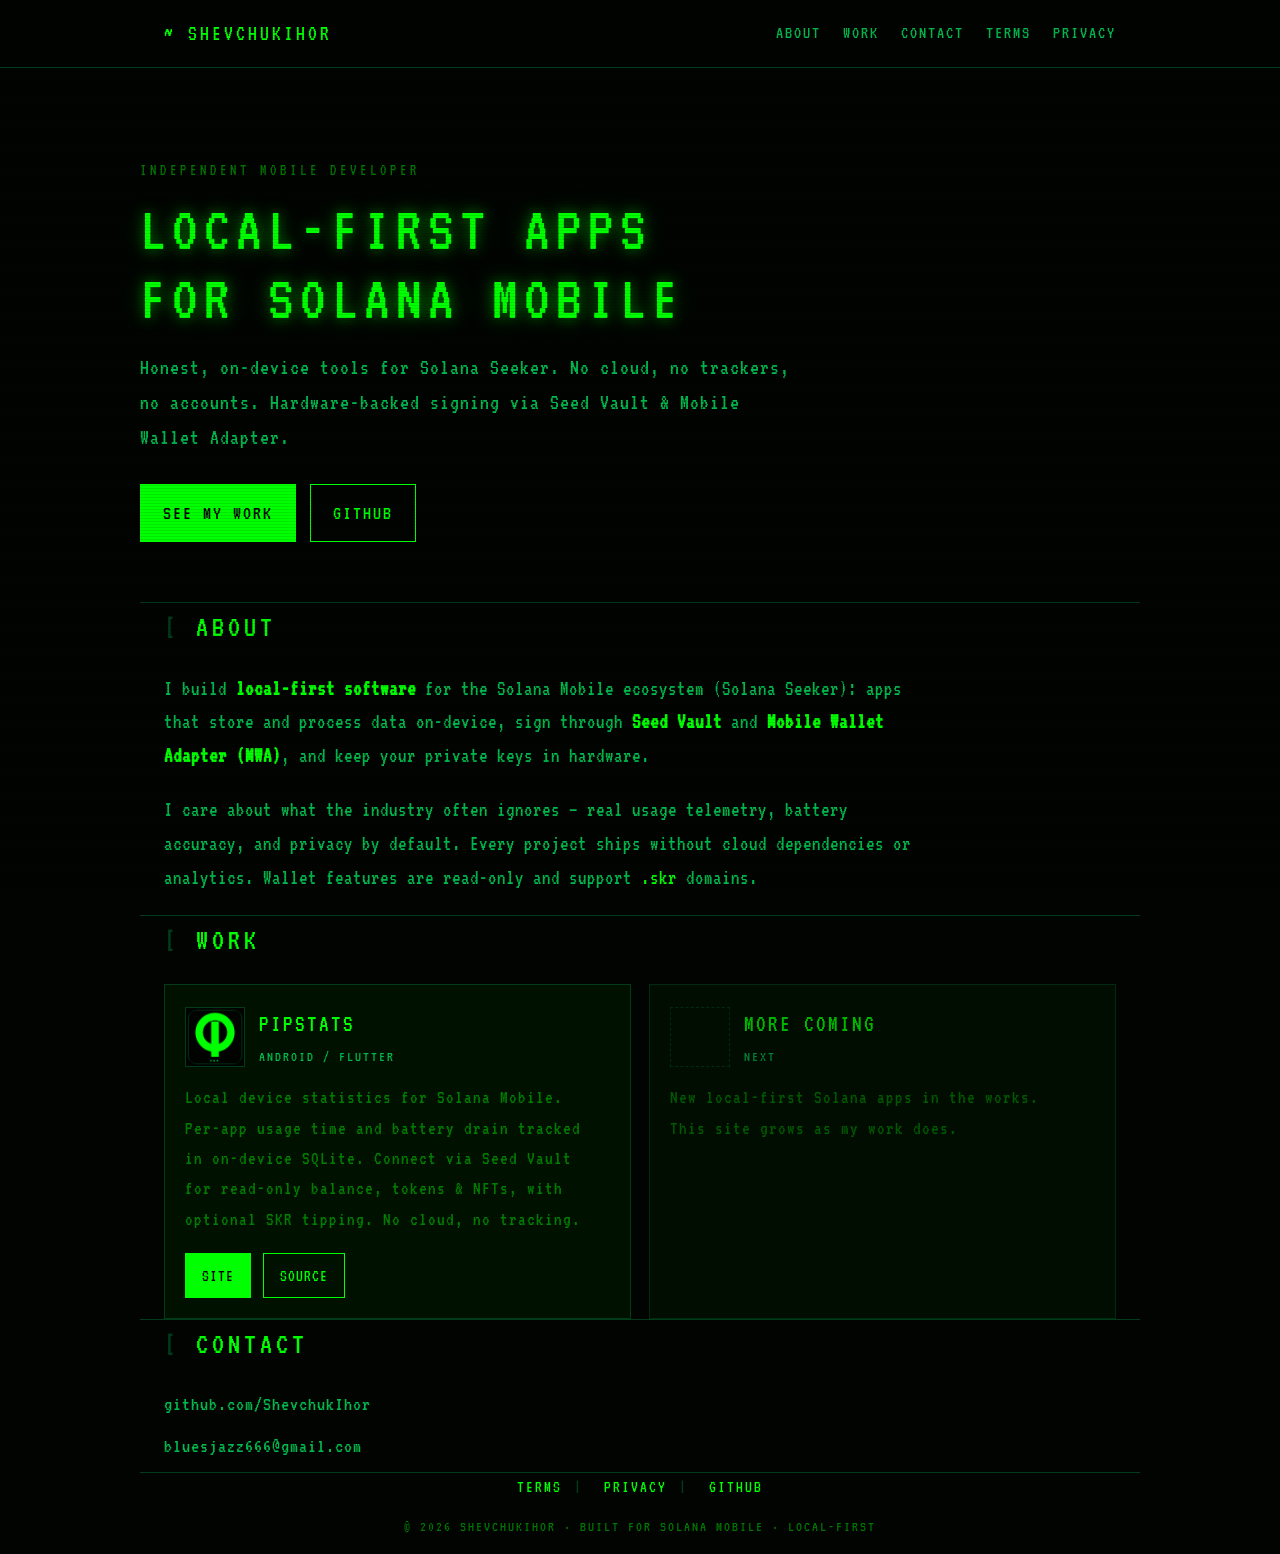
==== index.html @ 1553afe2 "publisher site (Pip-Boy theme)" ====
<!DOCTYPE html>
<html lang="en">
<head>
  <meta charset="UTF-8">
  <meta name="viewport" content="width=device-width, initial-scale=1.0">
  <title>ShevchukIhor — Independent Mobile Developer · Solana Mobile</title>
  <meta name="description" content="Independent developer building local-first, no-cloud Android apps for Solana Seeker — PipStats and more.">
  <meta name="theme-color" content="#00FF00">
  <link rel="icon" type="image/png" href="assets/favicon.png">
  <link rel="apple-touch-icon" href="assets/logo-icon.png">
  <link rel="preconnect" href="https://fonts.googleapis.com">
  <link href="https://fonts.googleapis.com/css2?family=VT323&display=swap" rel="stylesheet">
  <link rel="stylesheet" href="styles.css">
</head>
<body>
  <header>
    <div class="wrap nav">
      <a class="brand" href="index.html">~ SHEVCHUKIHOR</a>
      <nav>
        <a href="#about">ABOUT</a>
        <a href="#work">WORK</a>
        <a href="#contact">CONTACT</a>
        <a href="terms.html">TERMS</a>
        <a href="privacy.html">PRIVACY</a>
      </nav>
    </div>
  </header>

  <section class="wrap hero">
    <p class="kicker">INDEPENDENT MOBILE DEVELOPER</p>
    <h1>LOCAL-FIRST APPS<br>FOR SOLANA MOBILE</h1>
    <p class="lede">Honest, on-device tools for Solana Seeker. No cloud, no trackers, no accounts. Hardware-backed signing via Seed Vault &amp; Mobile Wallet Adapter.</p>
    <div class="cta">
      <a class="btn primary" href="#work">SEE MY WORK</a>
      <a class="btn" href="https://github.com/ShevchukIhor/PipStats">GITHUB</a>
    </div>
  </section>

  <section id="about" class="wrap">
    <h2>ABOUT</h2>
    <p>
      I build <strong>local-first software</strong> for the Solana Mobile ecosystem (Solana
      Seeker): apps that store and process data on-device, sign through <strong>Seed Vault</strong>
      and <strong>Mobile Wallet Adapter (MWA)</strong>, and keep your private keys in hardware.
    </p>
    <p>
      I care about what the industry often ignores — real usage telemetry, battery accuracy,
      and privacy by default. Every project ships without cloud dependencies or analytics.
      Wallet features are read-only and support <em>.skr</em> domains.
    </p>
  </section>

  <section id="work" class="wrap">
    <h2>WORK</h2>
    <div class="cards">
      <article class="card">
        <div class="card-head">
          <img class="card-icon" src="assets/logo-icon.png" alt="PipStats icon">
          <div>
            <h3>PIPSTATS</h3>
            <span class="tag">ANDROID / FLUTTER</span>
          </div>
        </div>
        <p>Local device statistics for Solana Mobile. Per-app usage time and battery drain tracked in on-device SQLite. Connect via Seed Vault for read-only balance, tokens &amp; NFTs, with optional SKR tipping. No cloud, no tracking.</p>
        <div class="card-links">
          <a class="btn primary sm" href="https://pipstats.pages.dev/">SITE</a>
          <a class="btn sm" href="https://github.com/ShevchukIhor/PipStats">SOURCE</a>
        </div>
      </article>

      <article class="card placeholder">
        <div class="card-head">
          <div class="ghost"></div>
          <div><h3>MORE COMING</h3><span class="tag">NEXT</span></div>
        </div>
        <p>New local-first Solana apps in the works. This site grows as my work does.</p>
      </article>
    </div>
  </section>

  <section id="contact" class="wrap">
    <h2>CONTACT</h2>
    <ul class="contact">
      <li><a href="https://github.com/ShevchukIhor">github.com/ShevchukIhor</a></li>
      <li><a href="mailto:bluesjazz666@gmail.com">bluesjazz666@gmail.com</a></li>
    </ul>
  </section>

  <footer class="wrap">
    <div class="links">
      <a href="terms.html">TERMS</a><span>|</span>
      <a href="privacy.html">PRIVACY</a><span>|</span>
      <a href="https://github.com/ShevchukIhor">GITHUB</a>
    </div>
    <p class="copy">© 2026 SHEVCHUKIHOR · BUILT FOR SOLANA MOBILE · LOCAL-FIRST</p>
  </footer>
</body>
</html>
---- styles.css ----
/* ShevchukIhor — publisher site · Pip-Boy / CRT terminal theme */
:root {
  --primary: #00ff00;
  --dim: #00b84c;
  --dark: #003b1a;
  --bg: #020402;
  --panel: #001100;
  --faint: rgba(0,255,0,.45);
}
* { box-sizing: border-box; }
html { scroll-behavior: smooth; }
body {
  margin: 0;
  background: var(--bg);
  color: var(--primary);
  font-family: "VT323", "Courier New", ui-monospace, Menlo, monospace;
  letter-spacing: 1px;
  line-height: 1.6;
}
/* CRT scanline overlay */
body::after {
  content: "";
  position: fixed; inset: 0; pointer-events: none; z-index: 999;
  background: repeating-linear-gradient(to bottom, transparent 0, transparent 2px, rgba(0,0,0,.18) 2px, rgba(0,0,0,.18) 3px);
  opacity: .5;
}
a { color: inherit; text-decoration: none; }
a:hover { text-shadow: 0 0 8px var(--primary); }
.wrap { max-width: 1000px; margin: 0 auto; padding: 0 24px; }
::selection { background: var(--primary); color: var(--bg); }

/* Header */
header { border-bottom: 1px solid var(--dark); position: sticky; top: 0; background: rgba(2,4,2,.94); backdrop-filter: blur(4px); z-index: 50; }
.nav { display: flex; align-items: center; justify-content: space-between; padding: 16px 24px; flex-wrap: wrap; gap: 10px; }
.brand { font-size: 22px; letter-spacing: 3px; }
nav { display: flex; gap: 22px; flex-wrap: wrap; }
nav a { color: var(--dim); font-size: 18px; letter-spacing: 2px; }
nav a:hover { color: var(--primary); }

/* Hero */
.hero { padding: 90px 0 60px; border-bottom: 1px solid var(--dark); }
.kicker { color: var(--faint); letter-spacing: 4px; font-size: 16px; margin: 0 0 12px; }
.hero h1 { margin: 0 0 16px; font-size: clamp(40px, 7vw, 64px); font-weight: normal; letter-spacing: 6px; line-height: 1.08; text-shadow: 0 0 14px rgba(0,255,0,.5), 0 0 34px rgba(0,255,0,.22); }
.lede { max-width: 660px; color: var(--dim); font-size: 22px; margin: 0 0 28px; }
.cta { display: flex; gap: 14px; flex-wrap: wrap; }

/* Buttons */
.btn { display: inline-block; padding: 12px 22px; border: 1px solid var(--primary); color: var(--primary); font-size: 20px; letter-spacing: 2px; background: transparent; }
.btn:hover { border-color: var(--dim); }
.btn.primary { background: var(--primary); color: var(--bg); }
.btn.primary:hover { background: var(--dim); }
.btn.sm { padding: 8px 16px; font-size: 17px; letter-spacing: 1px; }

/* Sections */
section { padding: 56px 0; border-bottom: 1px solid var(--dark); }
h2 { font-size: 30px; letter-spacing: 4px; font-weight: normal; margin: 0 0 20px; }
h2::before { content: "[ "; color: var(--dark); }

/* Cards */
.cards { display: grid; grid-template-columns: repeat(auto-fit, minmax(300px, 1fr)); gap: 18px; }
.card { border: 1px solid var(--dark); background: var(--panel); padding: 20px; }
.card-head { display: flex; align-items: center; gap: 14px; margin-bottom: 14px; }
.card-icon { width: 60px; height: 60px; border: 1px solid var(--dark); background: var(--bg); }
.card h3 { margin: 0; font-size: 24px; letter-spacing: 2px; font-weight: normal; }
.tag { color: var(--dim); font-size: 15px; letter-spacing: 2px; }
.card p { color: var(--faint); margin: 0 18px 18px 0; font-size: 19px; }
.card-links { display: flex; gap: 12px; flex-wrap: wrap; }
.placeholder .ghost { width: 60px; height: 60px; border: 1px dashed var(--dark); }
.card.placeholder { opacity: .7; }

#about p { color: var(--dim); font-size: 21px; max-width: 760px; }
#about strong, #about em { color: var(--primary); font-style: normal; }

/* Contact */
.contact { list-style: none; padding: 0; margin: 0; }
.contact li { margin-bottom: 10px; }
.contact a { color: var(--dim); font-size: 20px; letter-spacing: 1px; }

/* Footer */
footer { padding: 30px 0 44px; text-align: center; }
footer .links { margin-bottom: 10px; font-size: 17px; letter-spacing: 2px; }
footer .links span { margin: 0 12px; color: var(--dark); }
.copy { color: var(--faint); font-size: 15px; letter-spacing: 2px; }

/* Legal */
.legal h1 { font-size: 32px; letter-spacing: 4px; margin: 0 0 4px; }
.legal .updated { color: var(--faint); font-size: 15px; letter-spacing: 2px; margin-bottom: 26px; }
.legal h2 { font-size: 24px; }
.legal p, .legal li { color: var(--dim); font-size: 19px; }
.legal ul { padding-left: 20px; }

@media (max-width: 600px) {
  .nav { flex-direction: column; align-items: flex-start; }
  .hero h1 { letter-spacing: 4px; }
}
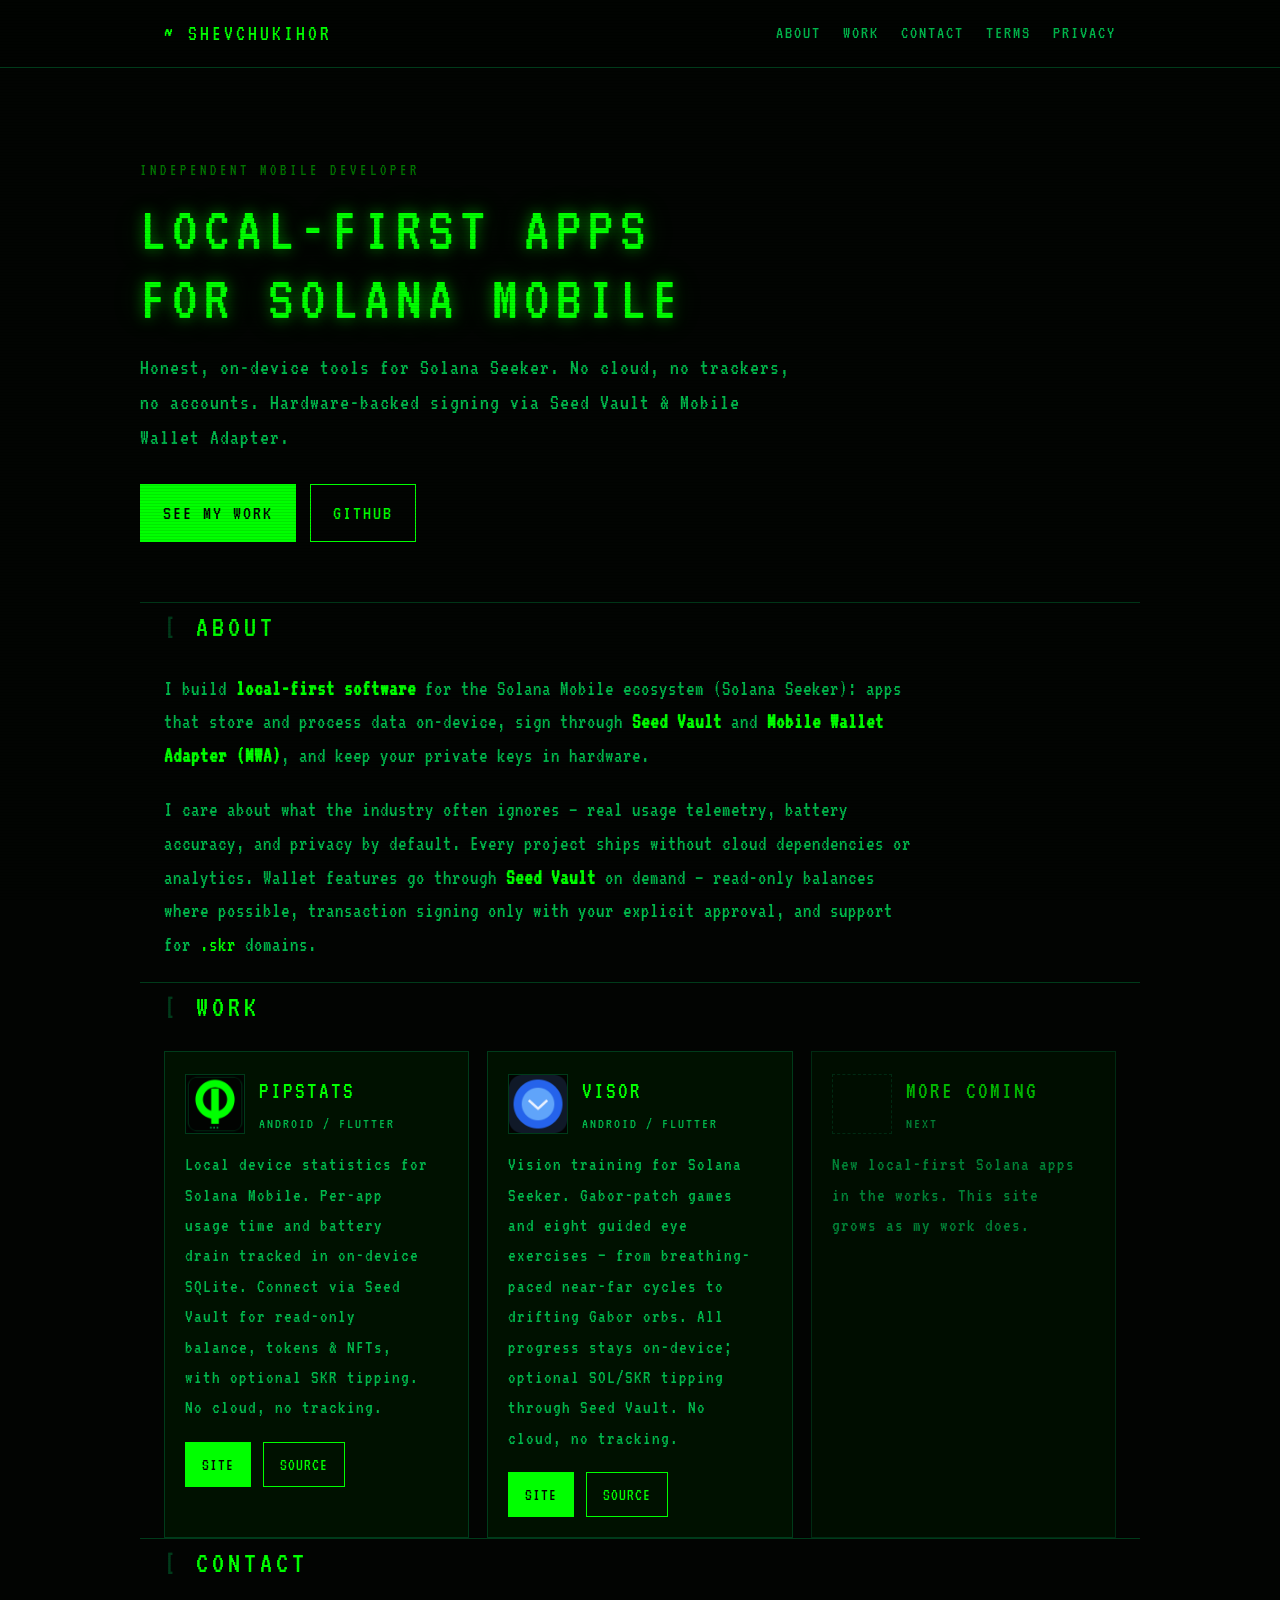
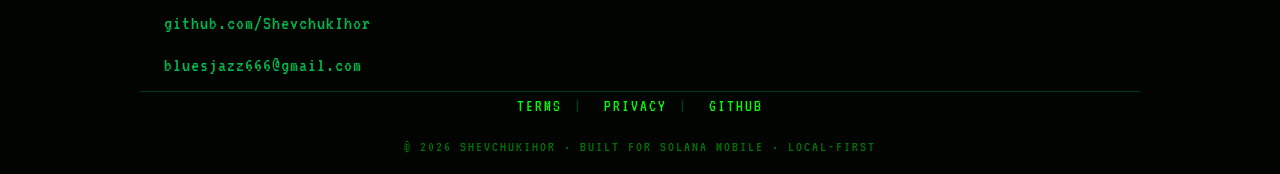
==== commit a47ef75a: "Add Visor project card + SEO/accuracy pass - WORK: Visor card (icon from the Visor repo) — Gabor gam" ====
--- a/index.html
+++ b/index.html
@@ -4,8 +4,13 @@
   <meta charset="UTF-8">
   <meta name="viewport" content="width=device-width, initial-scale=1.0">
   <title>ShevchukIhor — Independent Mobile Developer · Solana Mobile</title>
-  <meta name="description" content="Independent developer building local-first, no-cloud Android apps for Solana Seeker — PipStats and more.">
+  <meta name="description" content="Independent developer building local-first, no-cloud Android apps for Solana Seeker — PipStats, Visor and more.">
   <meta name="theme-color" content="#00FF00">
+  <meta property="og:title" content="ShevchukIhor — Independent Mobile Developer · Solana Mobile">
+  <meta property="og:description" content="Local-first, no-cloud Android apps for Solana Seeker: PipStats (on-device usage & battery stats) and Visor (vision training). Hardware-backed signing via Seed Vault.">
+  <meta property="og:type" content="website">
+  <meta property="og:url" content="https://shevchukihor.github.io/">
+  <meta property="og:image" content="https://shevchukihor.github.io/assets/logo-icon.png">
   <link rel="icon" type="image/png" href="assets/favicon.png">
   <link rel="apple-touch-icon" href="assets/logo-icon.png">
   <link rel="preconnect" href="https://fonts.googleapis.com">
@@ -32,7 +37,7 @@
     <p class="lede">Honest, on-device tools for Solana Seeker. No cloud, no trackers, no accounts. Hardware-backed signing via Seed Vault &amp; Mobile Wallet Adapter.</p>
     <div class="cta">
       <a class="btn primary" href="#work">SEE MY WORK</a>
-      <a class="btn" href="https://github.com/ShevchukIhor/PipStats">GITHUB</a>
+      <a class="btn" href="https://github.com/ShevchukIhor">GITHUB</a>
     </div>
   </section>
 
@@ -46,7 +51,9 @@
     <p>
       I care about what the industry often ignores — real usage telemetry, battery accuracy,
       and privacy by default. Every project ships without cloud dependencies or analytics.
-      Wallet features are read-only and support <em>.skr</em> domains.
+      Wallet features go through <strong>Seed Vault</strong> on demand — read-only balances
+      where possible, transaction signing only with your explicit approval, and support for
+      <em>.skr</em> domains.
     </p>
   </section>
 
@@ -65,6 +72,21 @@
         <div class="card-links">
           <a class="btn primary sm" href="https://pipstats.pages.dev/">SITE</a>
           <a class="btn sm" href="https://github.com/ShevchukIhor/PipStats">SOURCE</a>
+        </div>
+      </article>
+
+      <article class="card">
+        <div class="card-head">
+          <img class="card-icon" src="assets/visor-icon.png" alt="Visor icon">
+          <div>
+            <h3>VISOR</h3>
+            <span class="tag">ANDROID / FLUTTER</span>
+          </div>
+        </div>
+        <p>Vision training for Solana Seeker. Gabor-patch games and eight guided eye exercises — from breathing-paced near-far cycles to drifting Gabor orbs. All progress stays on-device; optional SOL/SKR tipping through Seed Vault. No cloud, no tracking.</p>
+        <div class="card-links">
+          <a class="btn primary sm" href="https://visor-mobile.pages.dev/">SITE</a>
+          <a class="btn sm" href="https://github.com/ShevchukIhor/Visor">SOURCE</a>
         </div>
       </article>
 
--- a/styles.css
+++ b/styles.css
@@ -63,7 +63,7 @@
 .card-icon { width: 60px; height: 60px; border: 1px solid var(--dark); background: var(--bg); }
 .card h3 { margin: 0; font-size: 24px; letter-spacing: 2px; font-weight: normal; }
 .tag { color: var(--dim); font-size: 15px; letter-spacing: 2px; }
-.card p { color: var(--faint); margin: 0 18px 18px 0; font-size: 19px; }
+.card p { color: var(--dim); margin: 0 18px 18px 0; font-size: 19px; }
 .card-links { display: flex; gap: 12px; flex-wrap: wrap; }
 .placeholder .ghost { width: 60px; height: 60px; border: 1px dashed var(--dark); }
 .card.placeholder { opacity: .7; }
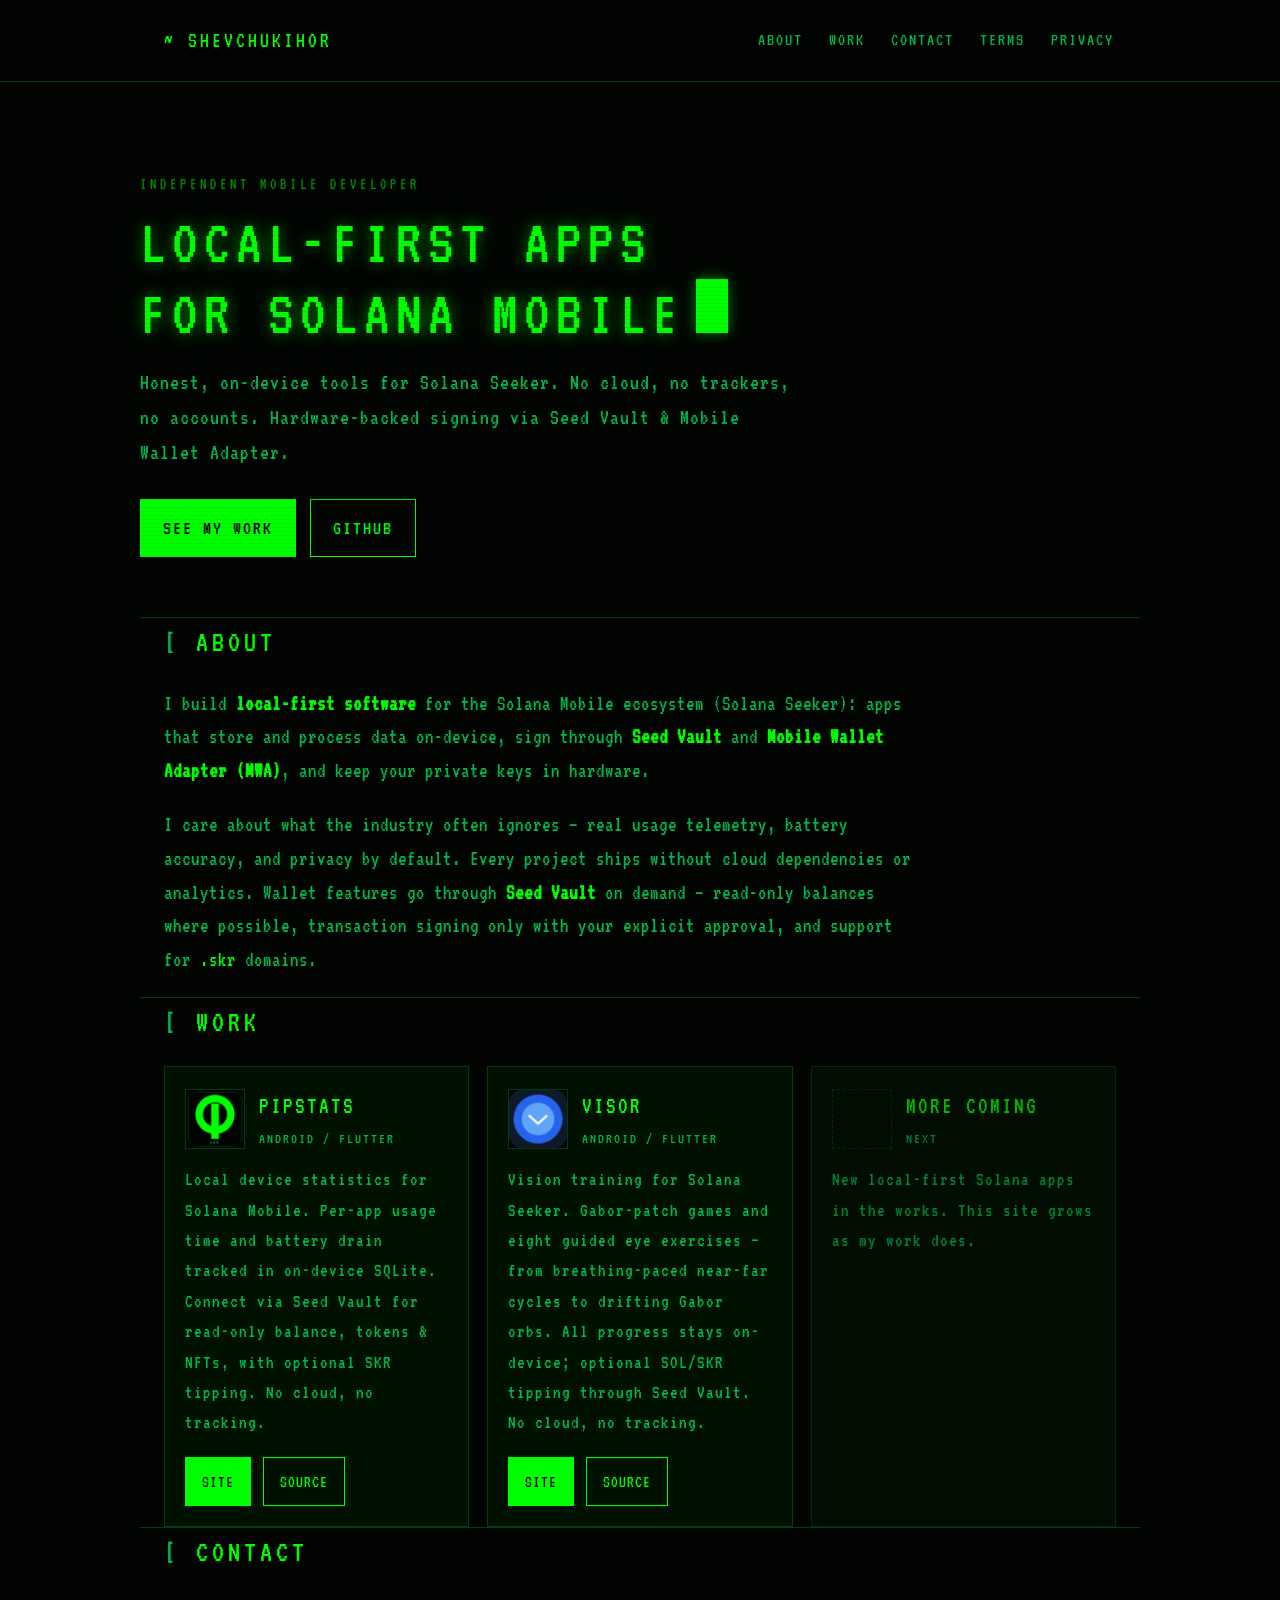
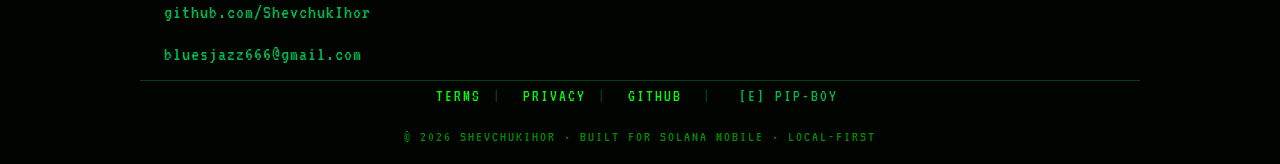
==== commit 669366fb: "Add Pip-Boy CRT animations + E-key panel easter egg - CSS: CRT power-on, hero stagger, scroll reveal" ====
--- a/index.html
+++ b/index.html
@@ -5,7 +5,7 @@
   <meta name="viewport" content="width=device-width, initial-scale=1.0">
   <title>ShevchukIhor — Independent Mobile Developer · Solana Mobile</title>
   <meta name="description" content="Independent developer building local-first, no-cloud Android apps for Solana Seeker — PipStats, Visor and more.">
-  <meta name="theme-color" content="#00FF00">
+  <meta name="theme-color" content="#020402">
   <meta property="og:title" content="ShevchukIhor — Independent Mobile Developer · Solana Mobile">
   <meta property="og:description" content="Local-first, no-cloud Android apps for Solana Seeker: PipStats (on-device usage & battery stats) and Visor (vision training). Hardware-backed signing via Seed Vault.">
   <meta property="og:type" content="website">
@@ -14,10 +14,13 @@
   <link rel="icon" type="image/png" href="assets/favicon.png">
   <link rel="apple-touch-icon" href="assets/logo-icon.png">
   <link rel="preconnect" href="https://fonts.googleapis.com">
+  <link rel="preconnect" href="https://fonts.gstatic.com" crossorigin>
   <link href="https://fonts.googleapis.com/css2?family=VT323&display=swap" rel="stylesheet">
   <link rel="stylesheet" href="styles.css">
 </head>
 <body>
+  <a class="skip" href="#main">SKIP TO CONTENT</a>
+  <div class="sweep" aria-hidden="true"></div>
   <header>
     <div class="wrap nav">
       <a class="brand" href="index.html">~ SHEVCHUKIHOR</a>
@@ -31,9 +34,9 @@
     </div>
   </header>
 
-  <section class="wrap hero">
+  <section id="main" class="wrap hero">
     <p class="kicker">INDEPENDENT MOBILE DEVELOPER</p>
-    <h1>LOCAL-FIRST APPS<br>FOR SOLANA MOBILE</h1>
+    <h1><span class="type">LOCAL-FIRST APPS</span><br><span class="type">FOR SOLANA MOBILE</span></h1>
     <p class="lede">Honest, on-device tools for Solana Seeker. No cloud, no trackers, no accounts. Hardware-backed signing via Seed Vault &amp; Mobile Wallet Adapter.</p>
     <div class="cta">
       <a class="btn primary" href="#work">SEE MY WORK</a>
@@ -41,7 +44,7 @@
     </div>
   </section>
 
-  <section id="about" class="wrap">
+  <section id="about" class="wrap reveal">
     <h2>ABOUT</h2>
     <p>
       I build <strong>local-first software</strong> for the Solana Mobile ecosystem (Solana
@@ -60,9 +63,9 @@
   <section id="work" class="wrap">
     <h2>WORK</h2>
     <div class="cards">
-      <article class="card">
+      <article class="card reveal">
         <div class="card-head">
-          <img class="card-icon" src="assets/logo-icon.png" alt="PipStats icon">
+          <img class="card-icon" src="assets/logo-icon.png" alt="PipStats icon" width="60" height="60">
           <div>
             <h3>PIPSTATS</h3>
             <span class="tag">ANDROID / FLUTTER</span>
@@ -75,9 +78,9 @@
         </div>
       </article>
 
-      <article class="card">
+      <article class="card reveal">
         <div class="card-head">
-          <img class="card-icon" src="assets/visor-icon.png" alt="Visor icon">
+          <img class="card-icon" src="assets/visor-icon.png" alt="Visor icon" width="60" height="60">
           <div>
             <h3>VISOR</h3>
             <span class="tag">ANDROID / FLUTTER</span>
@@ -90,7 +93,7 @@
         </div>
       </article>
 
-      <article class="card placeholder">
+      <article class="card placeholder reveal">
         <div class="card-head">
           <div class="ghost"></div>
           <div><h3>MORE COMING</h3><span class="tag">NEXT</span></div>
@@ -102,7 +105,7 @@
 
   <section id="contact" class="wrap">
     <h2>CONTACT</h2>
-    <ul class="contact">
+    <ul class="contact reveal">
       <li><a href="https://github.com/ShevchukIhor">github.com/ShevchukIhor</a></li>
       <li><a href="mailto:bluesjazz666@gmail.com">bluesjazz666@gmail.com</a></li>
     </ul>
@@ -113,8 +116,32 @@
       <a href="terms.html">TERMS</a><span>|</span>
       <a href="privacy.html">PRIVACY</a><span>|</span>
       <a href="https://github.com/ShevchukIhor">GITHUB</a>
+      <span>|</span>
+      <button class="hint" id="pipboy-open" type="button">[E] PIP-BOY</button>
     </div>
     <p class="copy">© 2026 SHEVCHUKIHOR · BUILT FOR SOLANA MOBILE · LOCAL-FIRST</p>
   </footer>
+
+  <div id="pipboy" class="pipboy" hidden role="dialog" aria-modal="true" aria-label="Pip-Boy panel">
+    <div class="pipboy-inner">
+      <div class="pipboy-head">
+        <span class="pipboy-title">PIP-BOY 3000</span>
+        <button id="pipboy-close" class="btn sm" type="button">CLOSE</button>
+      </div>
+      <div class="pipboy-grid">
+        <div class="pipboy-stat"><span class="pipboy-label">TIME</span><span id="pb-clock">--:--:--</span></div>
+        <div class="pipboy-stat"><span class="pipboy-label">BATTERY</span><span class="pipboy-batt" aria-hidden="true"><i style="width:87%"></i></span><span>87%</span></div>
+        <div class="pipboy-stat"><span class="pipboy-label">SIGNAL</span><span>LOCAL · NO CLOUD</span></div>
+      </div>
+      <p class="pipboy-label">INVENTORY</p>
+      <ul class="pipboy-inv">
+        <li><a href="#work">PIPSTATS</a><span>READY</span></li>
+        <li><a href="#work">VISOR</a><span>READY</span></li>
+        <li class="dim"><span>???</span><span>IN PROGRESS</span></li>
+      </ul>
+      <p class="pipboy-hint">PRESS [E] OR [ESC] TO CLOSE</p>
+    </div>
+  </div>
+  <script src="pipboy.js"></script>
 </body>
 </html>
--- a/styles.css
+++ b/styles.css
@@ -5,7 +5,7 @@
   --dark: #003b1a;
   --bg: #020402;
   --panel: #001100;
-  --faint: rgba(0,255,0,.45);
+  --faint: rgba(0,255,0,.55);
 }
 * { box-sizing: border-box; }
 html { scroll-behavior: smooth; }
@@ -21,11 +21,14 @@
 body::after {
   content: "";
   position: fixed; inset: 0; pointer-events: none; z-index: 999;
-  background: repeating-linear-gradient(to bottom, transparent 0, transparent 2px, rgba(0,0,0,.18) 2px, rgba(0,0,0,.18) 3px);
-  opacity: .5;
+  background: repeating-linear-gradient(to bottom, transparent 0, transparent 3px, rgba(0,0,0,.18) 3px, rgba(0,0,0,.18) 4px);
+  opacity: .35;
 }
-a { color: inherit; text-decoration: none; }
+a { color: inherit; text-decoration: none; transition: color .15s, text-shadow .15s, border-color .15s, background-color .15s, transform .1s; }
 a:hover { text-shadow: 0 0 8px var(--primary); }
+:focus-visible { outline: 2px solid var(--primary); outline-offset: 3px; }
+.skip { position: absolute; top: 8px; left: -9999px; z-index: 1000; background: var(--primary); color: var(--bg); padding: 10px 16px; letter-spacing: 2px; }
+.skip:focus { left: 8px; }
 .wrap { max-width: 1000px; margin: 0 auto; padding: 0 24px; }
 ::selection { background: var(--primary); color: var(--bg); }
 
@@ -34,13 +37,15 @@
 .nav { display: flex; align-items: center; justify-content: space-between; padding: 16px 24px; flex-wrap: wrap; gap: 10px; }
 .brand { font-size: 22px; letter-spacing: 3px; }
 nav { display: flex; gap: 22px; flex-wrap: wrap; }
-nav a { color: var(--dim); font-size: 18px; letter-spacing: 2px; }
+nav a { color: var(--dim); font-size: 18px; letter-spacing: 2px; padding: 10px 2px; }
 nav a:hover { color: var(--primary); }
 
 /* Hero */
 .hero { padding: 90px 0 60px; border-bottom: 1px solid var(--dark); }
 .kicker { color: var(--faint); letter-spacing: 4px; font-size: 16px; margin: 0 0 12px; }
 .hero h1 { margin: 0 0 16px; font-size: clamp(40px, 7vw, 64px); font-weight: normal; letter-spacing: 6px; line-height: 1.08; text-shadow: 0 0 14px rgba(0,255,0,.5), 0 0 34px rgba(0,255,0,.22); }
+.hero h1::after { content: ""; display: inline-block; width: .5em; height: .85em; margin-left: 12px; background: var(--primary); box-shadow: 0 0 14px rgba(0,255,0,.5); animation: blink 1.1s steps(1) infinite; }
+@keyframes blink { 50% { opacity: 0; } }
 .lede { max-width: 660px; color: var(--dim); font-size: 22px; margin: 0 0 28px; }
 .cta { display: flex; gap: 14px; flex-wrap: wrap; }
 
@@ -49,21 +54,24 @@
 .btn:hover { border-color: var(--dim); }
 .btn.primary { background: var(--primary); color: var(--bg); }
 .btn.primary:hover { background: var(--dim); }
-.btn.sm { padding: 8px 16px; font-size: 17px; letter-spacing: 1px; }
+.btn.sm { padding: 10px 16px; font-size: 17px; letter-spacing: 1px; }
+.btn:active { transform: scale(.97); }
 
 /* Sections */
 section { padding: 56px 0; border-bottom: 1px solid var(--dark); }
+section[id] { scroll-margin-top: 84px; }
 h2 { font-size: 30px; letter-spacing: 4px; font-weight: normal; margin: 0 0 20px; }
-h2::before { content: "[ "; color: var(--dark); }
+h2::before { content: "[ "; color: var(--dim); }
 
 /* Cards */
 .cards { display: grid; grid-template-columns: repeat(auto-fit, minmax(300px, 1fr)); gap: 18px; }
-.card { border: 1px solid var(--dark); background: var(--panel); padding: 20px; }
+.card { border: 1px solid var(--dark); background: var(--panel); padding: 20px; transition: border-color .15s; }
+.card:hover { border-color: var(--dim); }
 .card-head { display: flex; align-items: center; gap: 14px; margin-bottom: 14px; }
 .card-icon { width: 60px; height: 60px; border: 1px solid var(--dark); background: var(--bg); }
 .card h3 { margin: 0; font-size: 24px; letter-spacing: 2px; font-weight: normal; }
 .tag { color: var(--dim); font-size: 15px; letter-spacing: 2px; }
-.card p { color: var(--dim); margin: 0 18px 18px 0; font-size: 19px; }
+.card p { color: var(--dim); margin: 0 0 18px; font-size: 19px; }
 .card-links { display: flex; gap: 12px; flex-wrap: wrap; }
 .placeholder .ghost { width: 60px; height: 60px; border: 1px dashed var(--dark); }
 .card.placeholder { opacity: .7; }
@@ -82,6 +90,80 @@
 footer .links span { margin: 0 12px; color: var(--dark); }
 .copy { color: var(--faint); font-size: 15px; letter-spacing: 2px; }
 
+/* CRT power-on (one-shot on load) */
+body::before {
+  content: "";
+  position: fixed; inset: 0; z-index: 1001; pointer-events: none;
+  background: #b6ffc8;
+  opacity: 0;
+  animation: crt-on 1.1s ease-out;
+}
+@keyframes crt-on {
+  0% { clip-path: inset(49.9% 0 49.9% 0); opacity: 1; }
+  30% { clip-path: inset(0 0 0 0); opacity: .9; }
+  100% { clip-path: inset(0 0 0 0); opacity: 0; }
+}
+
+/* CRT refresh sweep (slow loop, near-invisible) */
+.sweep {
+  position: fixed; left: 0; right: 0; top: -20vh; height: 20vh;
+  background: linear-gradient(to bottom, transparent, rgba(0,255,0,.06), transparent);
+  z-index: 998; pointer-events: none;
+  animation: sweep 9s linear infinite;
+}
+@keyframes sweep { to { transform: translateY(140vh); } }
+
+/* Hero load stagger (one-shot) */
+.hero .kicker, .hero h1, .hero .lede, .hero .cta { animation: rise .5s ease-out backwards; }
+.hero h1 { animation-delay: .15s; }
+.hero .lede { animation-delay: .3s; }
+.hero .cta { animation-delay: .45s; }
+@keyframes rise { from { opacity: 0; transform: translateY(12px); } }
+
+/* Typewriter h1 — VT323 is monospace; steps = char count per line */
+.hero h1 .type { display: inline-block; white-space: nowrap; animation: type .7s steps(16) backwards; }
+.hero h1 .type:nth-of-type(2) { animation-delay: .8s; animation-duration: .75s; animation-timing-function: steps(17); }
+@keyframes type { from { clip-path: inset(-15% 100% -15% 0); } to { clip-path: inset(-15% 0 -15% 0); } }
+
+/* Scroll reveal — CSS scroll-driven; without support content stays visible */
+@supports (animation-timeline: view()) {
+  .reveal {
+    animation: rise linear both;
+    animation-timeline: view();
+    animation-range: entry 0% entry 35%;
+  }
+}
+
+/* Pip-Boy panel (easter egg: press E or #pipboy) */
+.pipboy { position: fixed; inset: 0; z-index: 1002; background: rgba(0,0,0,.65); }
+.pipboy[hidden] { display: none; }
+.pipboy-inner {
+  position: absolute; top: 0; right: 0; bottom: 0;
+  width: min(420px, 100%);
+  background: var(--panel);
+  border-left: 2px solid var(--primary);
+  box-shadow: -10px 0 40px rgba(0,255,0,.18);
+  padding: 24px;
+  overflow-y: auto;
+  transform: translateX(102%);
+  transition: transform .3s ease-out;
+}
+body.pb-open .pipboy-inner { transform: translateX(0); }
+.pipboy-head { display: flex; align-items: center; justify-content: space-between; gap: 12px; margin-bottom: 22px; }
+.pipboy-title { font-size: 24px; letter-spacing: 3px; text-shadow: 0 0 10px rgba(0,255,0,.5); }
+.pipboy-grid { display: grid; gap: 12px; margin-bottom: 22px; }
+.pipboy-stat { display: flex; align-items: center; justify-content: space-between; gap: 12px; border: 1px solid var(--dark); padding: 10px 14px; font-size: 18px; }
+.pipboy-label { color: var(--faint); letter-spacing: 2px; font-size: 15px; margin: 0 0 10px; }
+.pipboy-batt { display: inline-block; width: 90px; height: 12px; border: 1px solid var(--dim); }
+.pipboy-batt i { display: block; height: 100%; background: var(--primary); box-shadow: 0 0 8px rgba(0,255,0,.6); }
+.pipboy-inv { list-style: none; margin: 0 0 22px; padding: 0; }
+.pipboy-inv li { border: 1px solid var(--dark); padding: 10px 14px; margin-bottom: 8px; font-size: 18px; display: flex; justify-content: space-between; gap: 10px; }
+.pipboy-inv li span { color: var(--faint); }
+.pipboy-inv li.dim { opacity: .6; }
+.pipboy-hint { color: var(--faint); font-size: 15px; letter-spacing: 2px; text-align: center; margin: 0; }
+.hint { background: none; border: none; color: var(--dim); font: inherit; letter-spacing: 2px; cursor: pointer; }
+.hint:hover { color: var(--primary); text-shadow: 0 0 8px var(--primary); }
+
 /* Legal */
 .legal h1 { font-size: 32px; letter-spacing: 4px; margin: 0 0 4px; }
 .legal .updated { color: var(--faint); font-size: 15px; letter-spacing: 2px; margin-bottom: 26px; }
@@ -92,4 +174,9 @@
 @media (max-width: 600px) {
   .nav { flex-direction: column; align-items: flex-start; }
   .hero h1 { letter-spacing: 4px; }
+}
+
+@media (prefers-reduced-motion: reduce) {
+  html { scroll-behavior: auto; }
+  *, *::before, *::after { animation: none !important; transition: none !important; }
 }
